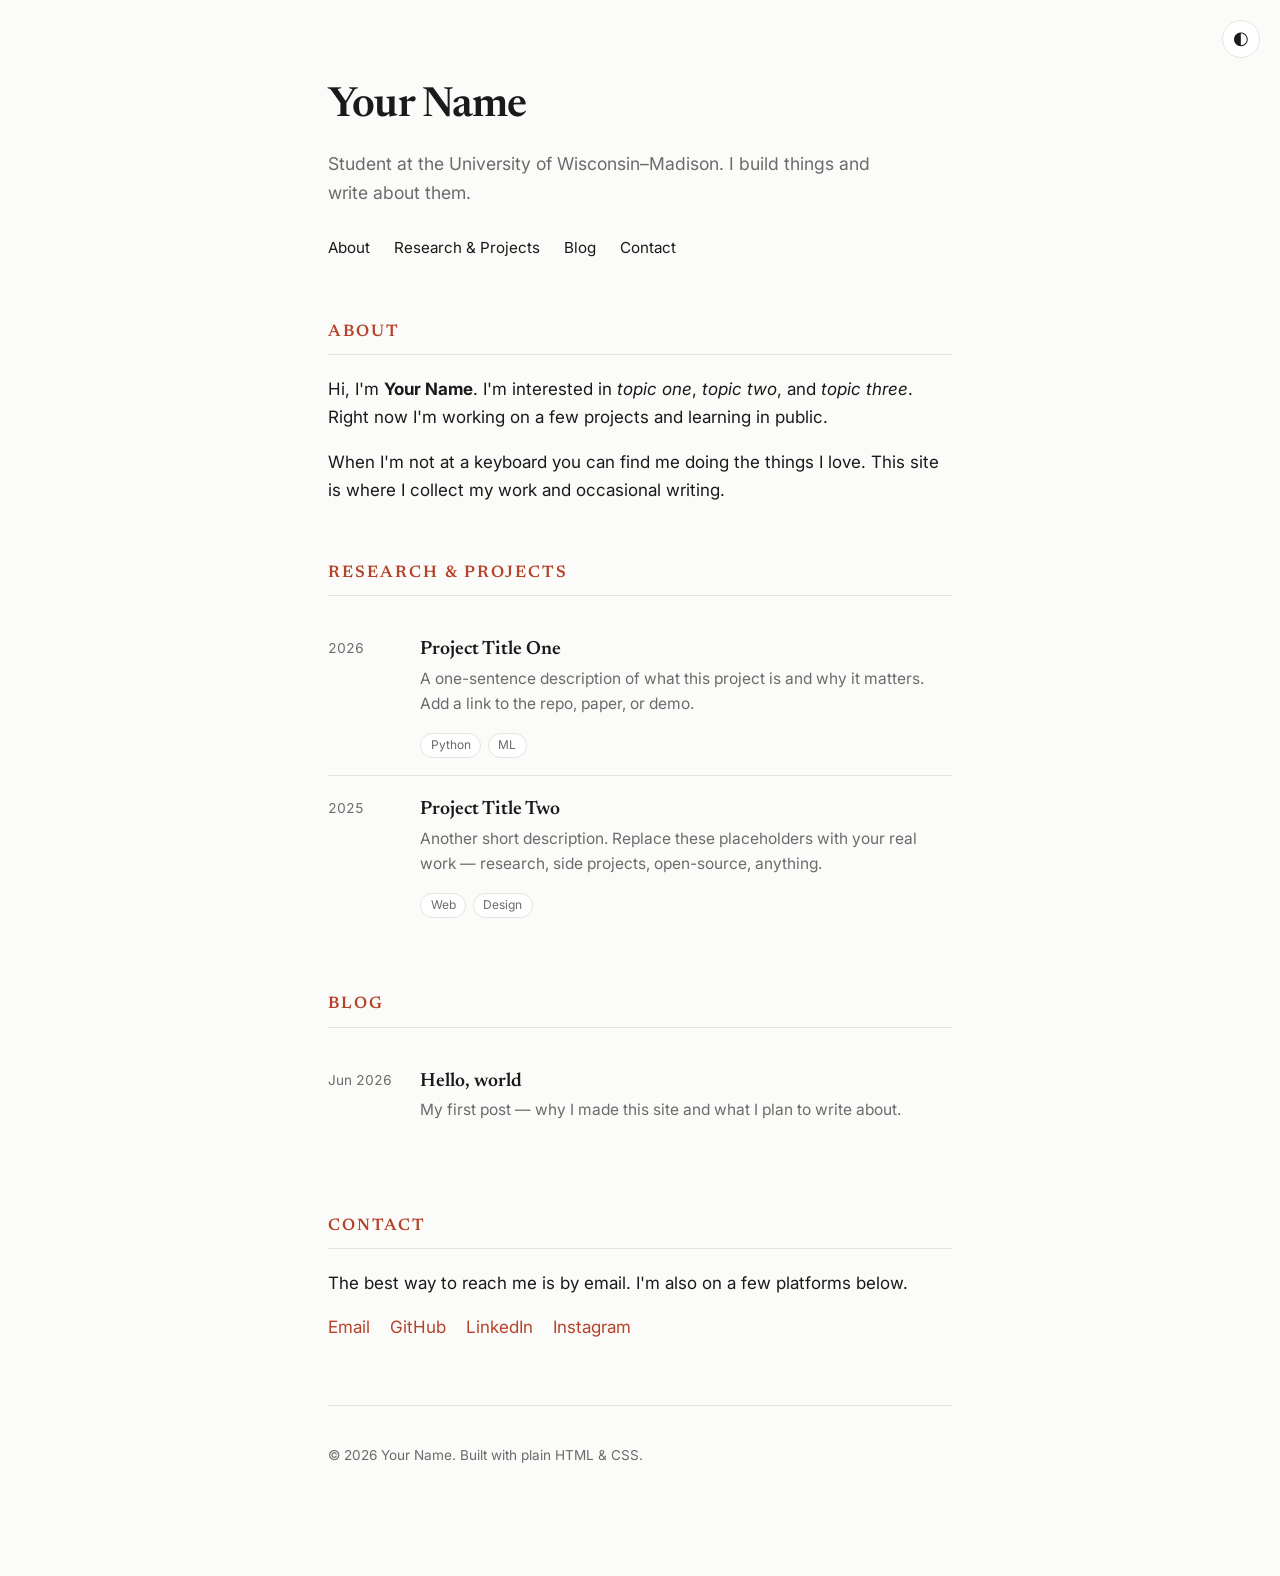
==== index.html @ 33af2ad6 "Add minimal single-page profile website Plain HTML/CSS portfolio with About, Research/Projects, Blog" ====
<!DOCTYPE html>
<html lang="en">
<head>
  <meta charset="UTF-8" />
  <meta name="viewport" content="width=device-width, initial-scale=1.0" />
  <!-- TODO: replace with your name and a short description -->
  <title>Your Name</title>
  <meta name="description" content="Personal website of Your Name." />
  <link rel="preconnect" href="https://fonts.googleapis.com" />
  <link rel="preconnect" href="https://fonts.gstatic.com" crossorigin />
  <link
    href="https://fonts.googleapis.com/css2?family=Inter:wght@400;500;600&family=Newsreader:ital,opsz@0,6..72;1,6..72&display=swap"
    rel="stylesheet"
  />
  <link rel="stylesheet" href="assets/style.css" />
</head>
<body>
  <button id="theme-toggle" class="theme-toggle" aria-label="Toggle dark mode">
    <span class="theme-toggle__icon">◐</span>
  </button>

  <main class="container">
    <!-- ============ HEADER ============ -->
    <header class="header">
      <h1 class="name">Your Name</h1>
      <p class="tagline">
        <!-- TODO: one line about who you are -->
        Student at the University of Wisconsin–Madison. I build things and write
        about them.
      </p>
      <nav class="nav">
        <a href="#about">About</a>
        <a href="#research">Research &amp; Projects</a>
        <a href="#blog">Blog</a>
        <a href="#contact">Contact</a>
      </nav>
    </header>

    <!-- ============ ABOUT ============ -->
    <section id="about" class="section">
      <h2 class="section-title">About</h2>
      <p>
        <!-- TODO: write a few sentences about yourself, your interests, and
             what you're currently working on. -->
        Hi, I'm <strong>Your Name</strong>. I'm interested in
        <em>topic one</em>, <em>topic two</em>, and <em>topic three</em>.
        Right now I'm working on a few projects and learning in public.
      </p>
      <p>
        When I'm not at a keyboard you can find me doing the things I love.
        This site is where I collect my work and occasional writing.
      </p>
    </section>

    <!-- ============ RESEARCH / PROJECTS ============ -->
    <section id="research" class="section">
      <h2 class="section-title">Research &amp; Projects</h2>
      <ul class="entry-list">
        <li class="entry">
          <div class="entry-meta">2026</div>
          <div class="entry-body">
            <a class="entry-title" href="#">Project Title One</a>
            <p class="entry-desc">
              A one-sentence description of what this project is and why it
              matters. Add a link to the repo, paper, or demo.
            </p>
            <div class="entry-tags">
              <span class="tag">Python</span>
              <span class="tag">ML</span>
            </div>
          </div>
        </li>
        <li class="entry">
          <div class="entry-meta">2025</div>
          <div class="entry-body">
            <a class="entry-title" href="#">Project Title Two</a>
            <p class="entry-desc">
              Another short description. Replace these placeholders with your
              real work — research, side projects, open-source, anything.
            </p>
            <div class="entry-tags">
              <span class="tag">Web</span>
              <span class="tag">Design</span>
            </div>
          </div>
        </li>
      </ul>
    </section>

    <!-- ============ BLOG ============ -->
    <section id="blog" class="section">
      <h2 class="section-title">Blog</h2>
      <ul class="entry-list">
        <li class="entry">
          <div class="entry-meta">Jun 2026</div>
          <div class="entry-body">
            <a class="entry-title" href="blog/hello-world.html"
              >Hello, world</a
            >
            <p class="entry-desc">
              My first post — why I made this site and what I plan to write
              about.
            </p>
          </div>
        </li>
        <!-- Add more posts here. Copy blog/hello-world.html as a template. -->
      </ul>
    </section>

    <!-- ============ CONTACT ============ -->
    <section id="contact" class="section">
      <h2 class="section-title">Contact</h2>
      <p>
        The best way to reach me is by email. I'm also on a few platforms
        below.
      </p>
      <ul class="contact-list">
        <!-- TODO: replace links and handles with your own -->
        <li><a href="mailto:mfu39@wisc.edu">Email</a></li>
        <li><a href="https://github.com/mo119m" target="_blank" rel="noopener">GitHub</a></li>
        <li><a href="#" target="_blank" rel="noopener">LinkedIn</a></li>
        <li><a href="#" target="_blank" rel="noopener">Instagram</a></li>
      </ul>
    </section>

    <!-- ============ FOOTER ============ -->
    <footer class="footer">
      <p>© <span id="year"></span> Your Name. Built with plain HTML &amp; CSS.</p>
    </footer>
  </main>

  <script src="assets/main.js"></script>
</body>
</html>
---- assets/style.css ----
/* =========================================================
   Minimal personal site — plain CSS, no build step.
   Edit the variables below to change the look quickly.
   ========================================================= */

:root {
  --bg: #fbfbf9;
  --fg: #1a1a1a;
  --muted: #6b6b6b;
  --accent: #b5432a;
  --border: #e6e4de;
  --card: #ffffff;
  --max-width: 42rem;
  --serif: "Newsreader", Georgia, "Times New Roman", serif;
  --sans: "Inter", -apple-system, BlinkMacSystemFont, "Segoe UI", sans-serif;
}

:root[data-theme="dark"] {
  --bg: #121212;
  --fg: #ececec;
  --muted: #9a9a9a;
  --accent: #e8825f;
  --border: #2a2a2a;
  --card: #1b1b1b;
}

* {
  box-sizing: border-box;
}

html {
  scroll-behavior: smooth;
}

body {
  margin: 0;
  background: var(--bg);
  color: var(--fg);
  font-family: var(--sans);
  font-size: 17px;
  line-height: 1.65;
  -webkit-font-smoothing: antialiased;
  transition: background 0.25s ease, color 0.25s ease;
}

.container {
  max-width: var(--max-width);
  margin: 0 auto;
  padding: 4.5rem 1.5rem 6rem;
}

/* ---------- Header ---------- */
.header {
  margin-bottom: 3.5rem;
}

.name {
  font-family: var(--serif);
  font-size: 2.6rem;
  font-weight: 600;
  letter-spacing: -0.02em;
  margin: 0 0 0.5rem;
}

.tagline {
  color: var(--muted);
  font-size: 1.1rem;
  margin: 0 0 1.75rem;
  max-width: 34rem;
}

.nav {
  display: flex;
  flex-wrap: wrap;
  gap: 1.5rem;
  font-size: 0.95rem;
}

.nav a {
  color: var(--fg);
  text-decoration: none;
  border-bottom: 1px solid transparent;
  padding-bottom: 2px;
  transition: border-color 0.15s ease, color 0.15s ease;
}

.nav a:hover {
  color: var(--accent);
  border-color: var(--accent);
}

/* ---------- Sections ---------- */
.section {
  margin-bottom: 3.5rem;
  scroll-margin-top: 2rem;
}

.section-title {
  font-family: var(--serif);
  font-size: 1.05rem;
  font-weight: 600;
  text-transform: uppercase;
  letter-spacing: 0.12em;
  color: var(--accent);
  margin: 0 0 1.25rem;
  padding-bottom: 0.5rem;
  border-bottom: 1px solid var(--border);
}

.section p {
  margin: 0 0 1rem;
}

a {
  color: var(--accent);
}

/* ---------- Entry list (projects / blog) ---------- */
.entry-list {
  list-style: none;
  margin: 0;
  padding: 0;
}

.entry {
  display: flex;
  gap: 1.25rem;
  padding: 1.1rem 0;
  border-bottom: 1px solid var(--border);
}

.entry:last-child {
  border-bottom: none;
}

.entry-meta {
  flex: 0 0 4.5rem;
  color: var(--muted);
  font-size: 0.85rem;
  padding-top: 0.2rem;
  font-variant-numeric: tabular-nums;
}

.entry-body {
  flex: 1;
}

.entry-title {
  font-family: var(--serif);
  font-size: 1.2rem;
  font-weight: 600;
  text-decoration: none;
  color: var(--fg);
}

.entry-title:hover {
  color: var(--accent);
}

.entry-desc {
  margin: 0.3rem 0 0.5rem;
  color: var(--muted);
  font-size: 0.97rem;
}

.entry-tags {
  display: flex;
  gap: 0.4rem;
}

.tag {
  font-size: 0.75rem;
  color: var(--muted);
  background: var(--card);
  border: 1px solid var(--border);
  border-radius: 999px;
  padding: 0.1rem 0.6rem;
}

/* ---------- Contact ---------- */
.contact-list {
  list-style: none;
  display: flex;
  flex-wrap: wrap;
  gap: 1.25rem;
  margin: 0.5rem 0 0;
  padding: 0;
}

.contact-list a {
  text-decoration: none;
  border-bottom: 1px solid transparent;
  transition: border-color 0.15s ease;
}

.contact-list a:hover {
  border-color: var(--accent);
}

/* ---------- Footer ---------- */
.footer {
  margin-top: 4rem;
  padding-top: 1.5rem;
  border-top: 1px solid var(--border);
  color: var(--muted);
  font-size: 0.85rem;
}

/* ---------- Theme toggle ---------- */
.theme-toggle {
  position: fixed;
  top: 1.25rem;
  right: 1.25rem;
  width: 2.4rem;
  height: 2.4rem;
  border-radius: 50%;
  border: 1px solid var(--border);
  background: var(--card);
  color: var(--fg);
  cursor: pointer;
  font-size: 1.1rem;
  line-height: 1;
  display: flex;
  align-items: center;
  justify-content: center;
  transition: background 0.2s ease, transform 0.15s ease;
}

.theme-toggle:hover {
  transform: scale(1.08);
}

/* ---------- Article (blog post) ---------- */
.article {
  font-family: var(--serif);
  font-size: 1.15rem;
  line-height: 1.75;
}

.article h1 {
  font-size: 2rem;
  letter-spacing: -0.02em;
  margin-bottom: 0.25rem;
}

.article .post-date {
  font-family: var(--sans);
  color: var(--muted);
  font-size: 0.9rem;
  margin-bottom: 2rem;
}

.back-link {
  font-family: var(--sans);
  font-size: 0.9rem;
  text-decoration: none;
  display: inline-block;
  margin-bottom: 2.5rem;
}

/* ---------- Responsive ---------- */
@media (max-width: 540px) {
  .container {
    padding: 3rem 1.25rem 4rem;
  }
  .name {
    font-size: 2.1rem;
  }
  .entry {
    flex-direction: column;
    gap: 0.35rem;
  }
  .entry-meta {
    flex-basis: auto;
    padding-top: 0;
  }
}
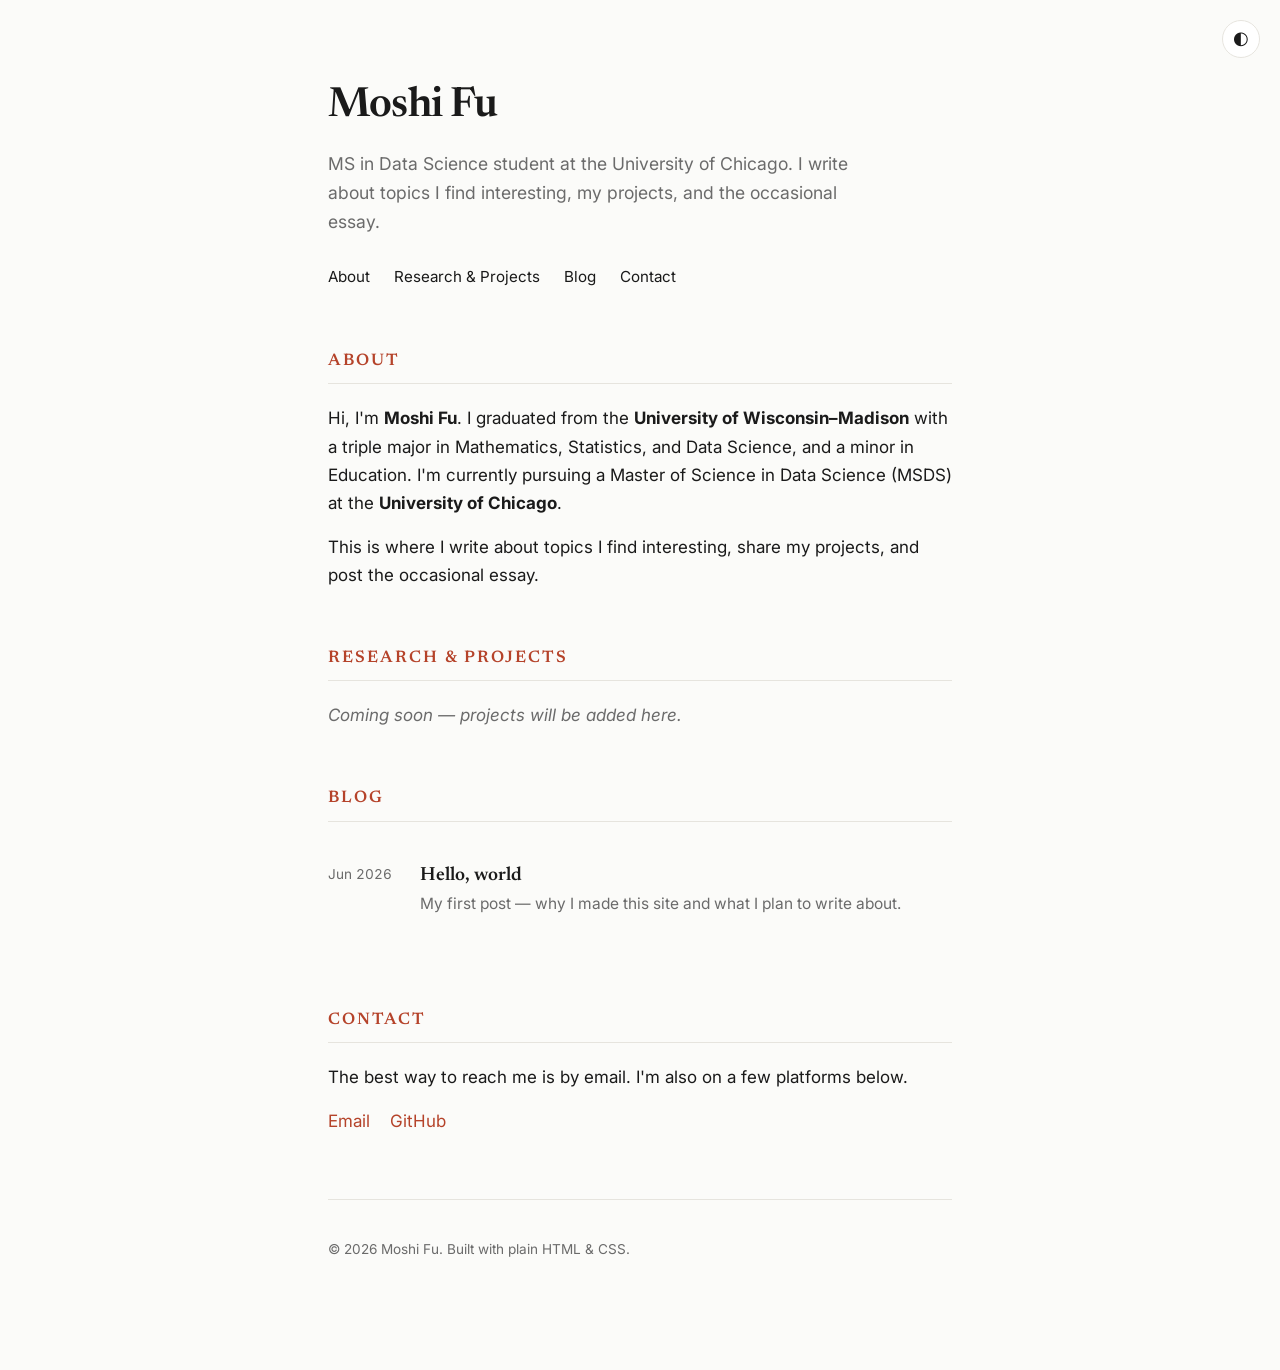
==== commit a829dabf: "Fill in Moshi Fu's profile content Add real bio (UW-Madison triple major, UChicago MSDS), set Contac" ====
--- a/index.html
+++ b/index.html
@@ -3,9 +3,8 @@
 <head>
   <meta charset="UTF-8" />
   <meta name="viewport" content="width=device-width, initial-scale=1.0" />
-  <!-- TODO: replace with your name and a short description -->
-  <title>Your Name</title>
-  <meta name="description" content="Personal website of Your Name." />
+  <title>Moshi Fu</title>
+  <meta name="description" content="Personal website of Moshi Fu." />
   <link rel="preconnect" href="https://fonts.googleapis.com" />
   <link rel="preconnect" href="https://fonts.gstatic.com" crossorigin />
   <link
@@ -22,11 +21,10 @@
   <main class="container">
     <!-- ============ HEADER ============ -->
     <header class="header">
-      <h1 class="name">Your Name</h1>
+      <h1 class="name">Moshi Fu</h1>
       <p class="tagline">
-        <!-- TODO: one line about who you are -->
-        Student at the University of Wisconsin–Madison. I build things and write
-        about them.
+        MS in Data Science student at the University of Chicago. I write about
+        topics I find interesting, my projects, and the occasional essay.
       </p>
       <nav class="nav">
         <a href="#about">About</a>
@@ -40,51 +38,35 @@
     <section id="about" class="section">
       <h2 class="section-title">About</h2>
       <p>
-        <!-- TODO: write a few sentences about yourself, your interests, and
-             what you're currently working on. -->
-        Hi, I'm <strong>Your Name</strong>. I'm interested in
-        <em>topic one</em>, <em>topic two</em>, and <em>topic three</em>.
-        Right now I'm working on a few projects and learning in public.
+        Hi, I'm <strong>Moshi Fu</strong>. I graduated from the
+        <strong>University of Wisconsin–Madison</strong> with a triple major in
+        Mathematics, Statistics, and Data Science, and a minor in Education.
+        I'm currently pursuing a Master of Science in Data Science (MSDS) at the
+        <strong>University of Chicago</strong>.
       </p>
       <p>
-        When I'm not at a keyboard you can find me doing the things I love.
-        This site is where I collect my work and occasional writing.
+        This is where I write about topics I find interesting, share my
+        projects, and post the occasional essay.
       </p>
     </section>
 
     <!-- ============ RESEARCH / PROJECTS ============ -->
     <section id="research" class="section">
       <h2 class="section-title">Research &amp; Projects</h2>
-      <ul class="entry-list">
-        <li class="entry">
-          <div class="entry-meta">2026</div>
-          <div class="entry-body">
-            <a class="entry-title" href="#">Project Title One</a>
-            <p class="entry-desc">
-              A one-sentence description of what this project is and why it
-              matters. Add a link to the repo, paper, or demo.
-            </p>
-            <div class="entry-tags">
-              <span class="tag">Python</span>
-              <span class="tag">ML</span>
+      <p class="empty-note">Coming soon — projects will be added here.</p>
+      <!--
+        To add a project, use this template:
+        <ul class="entry-list">
+          <li class="entry">
+            <div class="entry-meta">2026</div>
+            <div class="entry-body">
+              <a class="entry-title" href="LINK">Project name</a>
+              <p class="entry-desc">One-sentence description.</p>
+              <div class="entry-tags"><span class="tag">Python</span></div>
             </div>
-          </div>
-        </li>
-        <li class="entry">
-          <div class="entry-meta">2025</div>
-          <div class="entry-body">
-            <a class="entry-title" href="#">Project Title Two</a>
-            <p class="entry-desc">
-              Another short description. Replace these placeholders with your
-              real work — research, side projects, open-source, anything.
-            </p>
-            <div class="entry-tags">
-              <span class="tag">Web</span>
-              <span class="tag">Design</span>
-            </div>
-          </div>
-        </li>
-      </ul>
+          </li>
+        </ul>
+      -->
     </section>
 
     <!-- ============ BLOG ============ -->
@@ -115,17 +97,14 @@
         below.
       </p>
       <ul class="contact-list">
-        <!-- TODO: replace links and handles with your own -->
-        <li><a href="mailto:mfu39@wisc.edu">Email</a></li>
+        <li><a href="mailto:Fudapi@outlook.com">Email</a></li>
         <li><a href="https://github.com/mo119m" target="_blank" rel="noopener">GitHub</a></li>
-        <li><a href="#" target="_blank" rel="noopener">LinkedIn</a></li>
-        <li><a href="#" target="_blank" rel="noopener">Instagram</a></li>
       </ul>
     </section>
 
     <!-- ============ FOOTER ============ -->
     <footer class="footer">
-      <p>© <span id="year"></span> Your Name. Built with plain HTML &amp; CSS.</p>
+      <p>© <span id="year"></span> Moshi Fu. Built with plain HTML &amp; CSS.</p>
     </footer>
   </main>
 
--- a/assets/style.css
+++ b/assets/style.css
@@ -177,6 +177,11 @@
   padding: 0.1rem 0.6rem;
 }
 
+.empty-note {
+  color: var(--muted);
+  font-style: italic;
+}
+
 /* ---------- Contact ---------- */
 .contact-list {
   list-style: none;
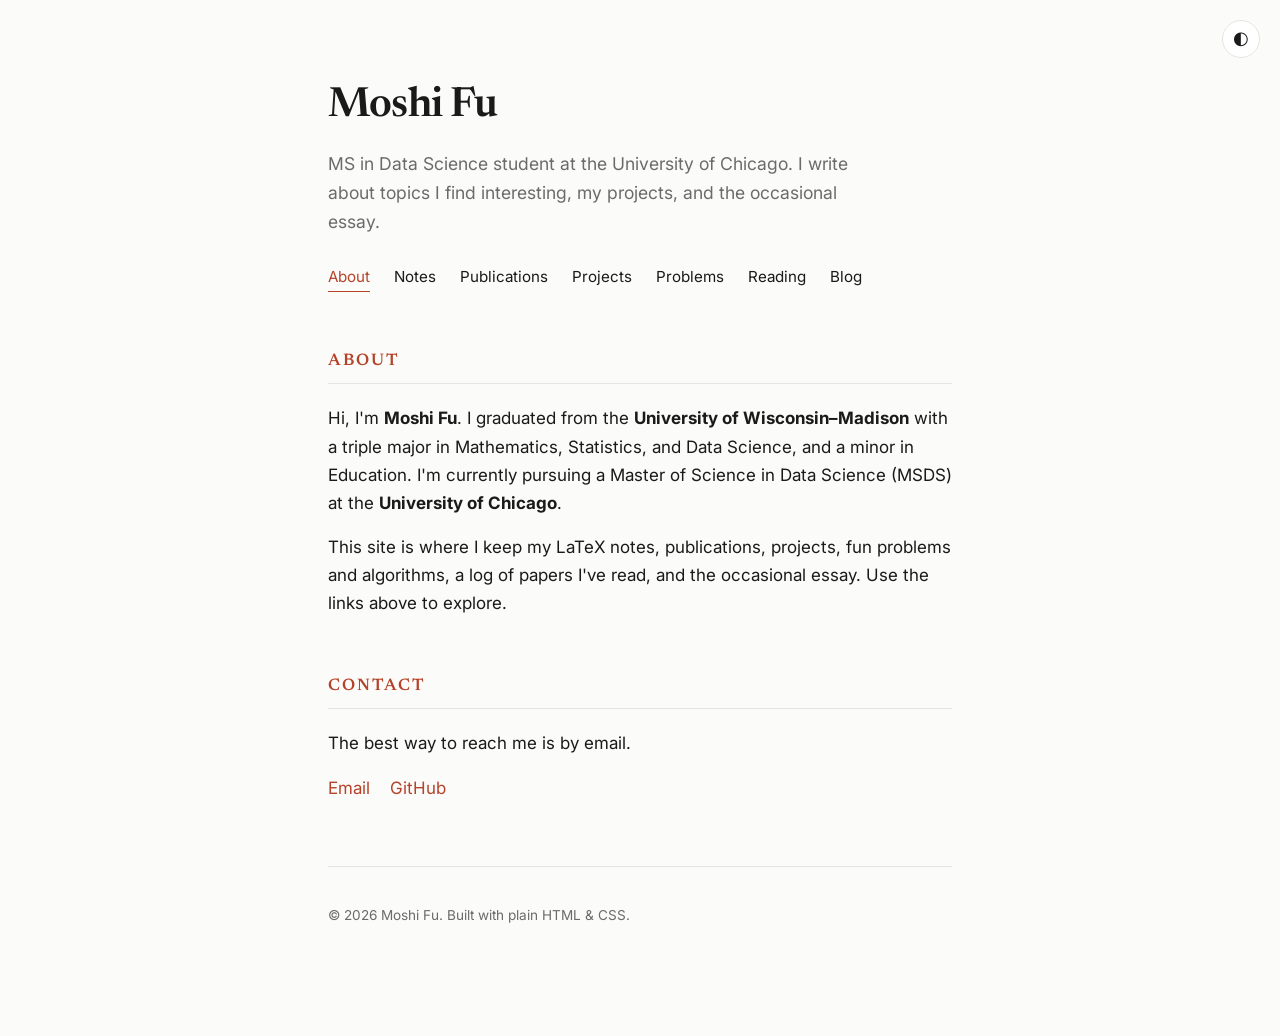
==== commit 04bdcfa9: "Expand site into multi-page academic profile Add dedicated pages for Notes (LaTeX/MathJax), Publicat" ====
--- a/index.html
+++ b/index.html
@@ -19,7 +19,6 @@
   </button>
 
   <main class="container">
-    <!-- ============ HEADER ============ -->
     <header class="header">
       <h1 class="name">Moshi Fu</h1>
       <p class="tagline">
@@ -27,14 +26,16 @@
         topics I find interesting, my projects, and the occasional essay.
       </p>
       <nav class="nav">
-        <a href="#about">About</a>
-        <a href="#research">Research &amp; Projects</a>
-        <a href="#blog">Blog</a>
-        <a href="#contact">Contact</a>
+        <a href="index.html" class="is-active">About</a>
+        <a href="notes.html">Notes</a>
+        <a href="publications.html">Publications</a>
+        <a href="projects.html">Projects</a>
+        <a href="problems.html">Problems</a>
+        <a href="reading.html">Reading</a>
+        <a href="blog.html">Blog</a>
       </nav>
     </header>
 
-    <!-- ============ ABOUT ============ -->
     <section id="about" class="section">
       <h2 class="section-title">About</h2>
       <p>
@@ -45,64 +46,21 @@
         <strong>University of Chicago</strong>.
       </p>
       <p>
-        This is where I write about topics I find interesting, share my
-        projects, and post the occasional essay.
+        This site is where I keep my LaTeX notes, publications, projects, fun
+        problems and algorithms, a log of papers I've read, and the occasional
+        essay. Use the links above to explore.
       </p>
     </section>
 
-    <!-- ============ RESEARCH / PROJECTS ============ -->
-    <section id="research" class="section">
-      <h2 class="section-title">Research &amp; Projects</h2>
-      <p class="empty-note">Coming soon — projects will be added here.</p>
-      <!--
-        To add a project, use this template:
-        <ul class="entry-list">
-          <li class="entry">
-            <div class="entry-meta">2026</div>
-            <div class="entry-body">
-              <a class="entry-title" href="LINK">Project name</a>
-              <p class="entry-desc">One-sentence description.</p>
-              <div class="entry-tags"><span class="tag">Python</span></div>
-            </div>
-          </li>
-        </ul>
-      -->
-    </section>
-
-    <!-- ============ BLOG ============ -->
-    <section id="blog" class="section">
-      <h2 class="section-title">Blog</h2>
-      <ul class="entry-list">
-        <li class="entry">
-          <div class="entry-meta">Jun 2026</div>
-          <div class="entry-body">
-            <a class="entry-title" href="blog/hello-world.html"
-              >Hello, world</a
-            >
-            <p class="entry-desc">
-              My first post — why I made this site and what I plan to write
-              about.
-            </p>
-          </div>
-        </li>
-        <!-- Add more posts here. Copy blog/hello-world.html as a template. -->
-      </ul>
-    </section>
-
-    <!-- ============ CONTACT ============ -->
     <section id="contact" class="section">
       <h2 class="section-title">Contact</h2>
-      <p>
-        The best way to reach me is by email. I'm also on a few platforms
-        below.
-      </p>
+      <p>The best way to reach me is by email.</p>
       <ul class="contact-list">
         <li><a href="mailto:Fudapi@outlook.com">Email</a></li>
         <li><a href="https://github.com/mo119m" target="_blank" rel="noopener">GitHub</a></li>
       </ul>
     </section>
 
-    <!-- ============ FOOTER ============ -->
     <footer class="footer">
       <p>© <span id="year"></span> Moshi Fu. Built with plain HTML &amp; CSS.</p>
     </footer>
--- a/assets/style.css
+++ b/assets/style.css
@@ -87,6 +87,31 @@
 .nav a:hover {
   color: var(--accent);
   border-color: var(--accent);
+}
+
+.nav a.is-active {
+  color: var(--accent);
+  border-color: var(--accent);
+}
+
+/* Sub-page header: name links back home, sits above the nav */
+.header--sub {
+  margin-bottom: 2.5rem;
+}
+
+.home-link {
+  font-family: var(--serif);
+  font-size: 1.5rem;
+  font-weight: 600;
+  letter-spacing: -0.02em;
+  color: var(--fg);
+  text-decoration: none;
+  display: inline-block;
+  margin-bottom: 1rem;
+}
+
+.home-link:hover {
+  color: var(--accent);
 }
 
 /* ---------- Sections ---------- */
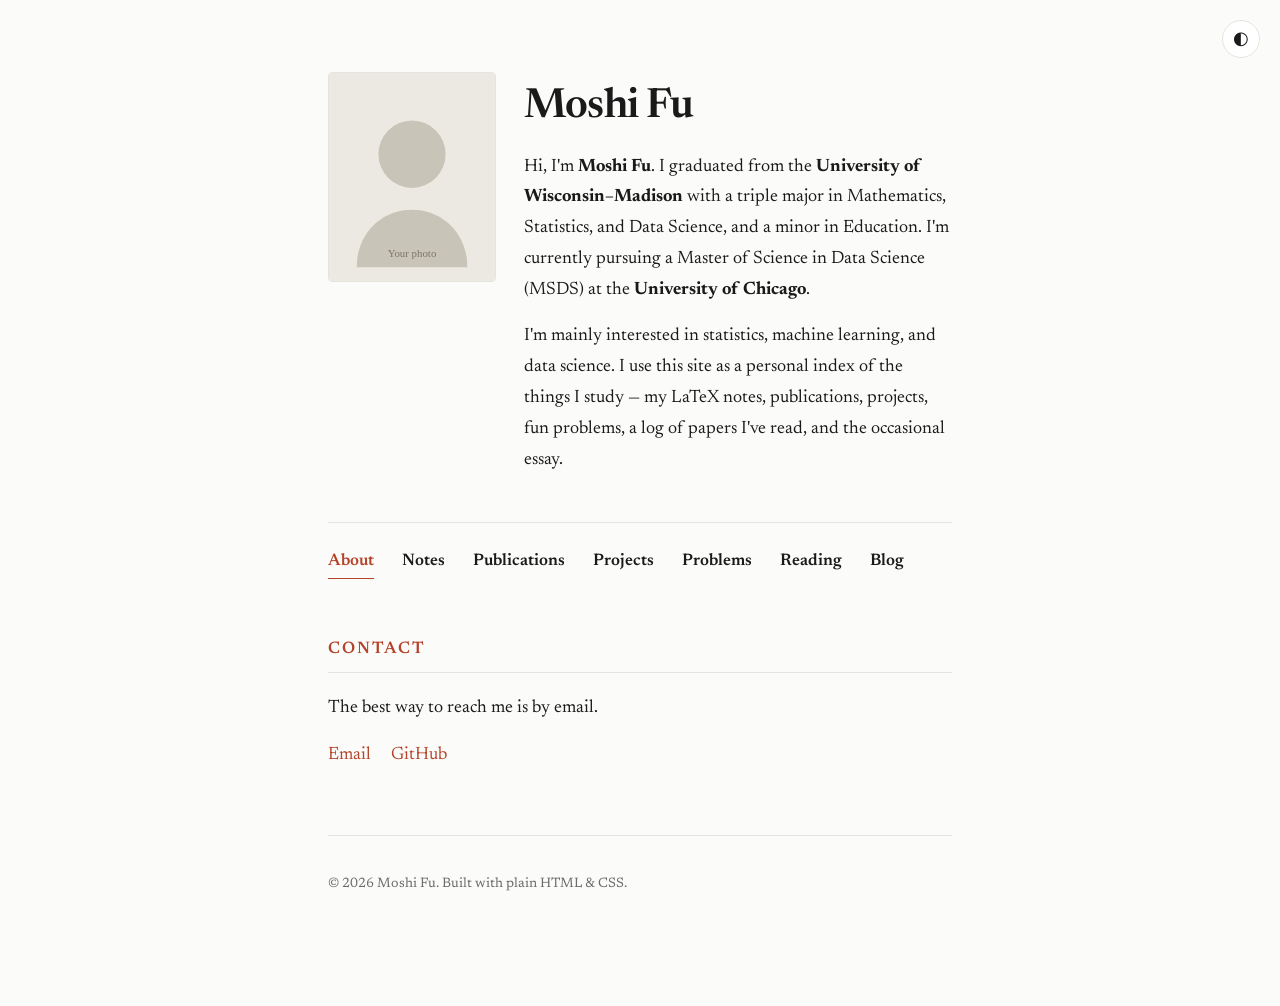
==== commit c80d24a9: "Refresh design: serif type, photo header, notes by subject, papers table - Switch body text to an ac" ====
--- a/index.html
+++ b/index.html
@@ -20,11 +20,27 @@
 
   <main class="container">
     <header class="header">
-      <h1 class="name">Moshi Fu</h1>
-      <p class="tagline">
-        MS in Data Science student at the University of Chicago. I write about
-        topics I find interesting, my projects, and the occasional essay.
-      </p>
+      <div class="intro">
+        <!-- Replace assets/profile.svg with your own photo (e.g. upload
+             assets/profile.jpg and change the src below to assets/profile.jpg) -->
+        <img class="avatar" src="assets/profile.svg" alt="Moshi Fu" />
+        <div class="intro-text">
+          <h1 class="name">Moshi Fu</h1>
+          <p>
+            Hi, I'm <strong>Moshi Fu</strong>. I graduated from the
+            <strong>University of Wisconsin–Madison</strong> with a triple major
+            in Mathematics, Statistics, and Data Science, and a minor in
+            Education. I'm currently pursuing a Master of Science in Data Science
+            (MSDS) at the <strong>University of Chicago</strong>.
+          </p>
+          <p>
+            I'm mainly interested in statistics, machine learning, and data
+            science. I use this site as a personal index of the things I study —
+            my LaTeX notes, publications, projects, fun problems, a log of
+            papers I've read, and the occasional essay.
+          </p>
+        </div>
+      </div>
       <nav class="nav">
         <a href="index.html" class="is-active">About</a>
         <a href="notes.html">Notes</a>
@@ -35,22 +51,6 @@
         <a href="blog.html">Blog</a>
       </nav>
     </header>
-
-    <section id="about" class="section">
-      <h2 class="section-title">About</h2>
-      <p>
-        Hi, I'm <strong>Moshi Fu</strong>. I graduated from the
-        <strong>University of Wisconsin–Madison</strong> with a triple major in
-        Mathematics, Statistics, and Data Science, and a minor in Education.
-        I'm currently pursuing a Master of Science in Data Science (MSDS) at the
-        <strong>University of Chicago</strong>.
-      </p>
-      <p>
-        This site is where I keep my LaTeX notes, publications, projects, fun
-        problems and algorithms, a log of papers I've read, and the occasional
-        essay. Use the links above to explore.
-      </p>
-    </section>
 
     <section id="contact" class="section">
       <h2 class="section-title">Contact</h2>
--- a/assets/style.css
+++ b/assets/style.css
@@ -36,10 +36,11 @@
   margin: 0;
   background: var(--bg);
   color: var(--fg);
-  font-family: var(--sans);
-  font-size: 17px;
-  line-height: 1.65;
+  font-family: var(--serif);
+  font-size: 18px;
+  line-height: 1.72;
   -webkit-font-smoothing: antialiased;
+  text-rendering: optimizeLegibility;
   transition: background 0.25s ease, color 0.25s ease;
 }
 
@@ -69,11 +70,45 @@
   max-width: 34rem;
 }
 
+/* Two-column intro: photo on the left, bio on the right */
+.intro {
+  display: flex;
+  gap: 1.75rem;
+  align-items: flex-start;
+  margin-bottom: 2rem;
+}
+
+.avatar {
+  flex: 0 0 168px;
+  width: 168px;
+  height: 210px;
+  object-fit: cover;
+  border-radius: 4px;
+  border: 1px solid var(--border);
+}
+
+.intro-text {
+  flex: 1;
+  min-width: 0;
+}
+
+.intro-text .name {
+  margin-top: 0;
+}
+
+.intro-text p {
+  margin: 0 0 0.9rem;
+}
+
 .nav {
   display: flex;
   flex-wrap: wrap;
-  gap: 1.5rem;
-  font-size: 0.95rem;
+  gap: 1.75rem;
+  font-family: var(--serif);
+  font-size: 1.05rem;
+  font-weight: 600;
+  padding-top: 1.5rem;
+  border-top: 1px solid var(--border);
 }
 
 .nav a {
@@ -288,7 +323,145 @@
   margin-bottom: 2.5rem;
 }
 
+/* ---------- Notes: categorized index with page counts ---------- */
+.note-category {
+  font-family: var(--serif);
+  font-size: 1.5rem;
+  font-weight: 600;
+  letter-spacing: -0.01em;
+  margin: 2rem 0 0.75rem;
+}
+
+.note-list {
+  list-style: disc;
+  margin: 0 0 1.5rem;
+  padding-left: 1.4rem;
+}
+
+.note-list li {
+  margin: 0.3rem 0;
+}
+
+.note-list a {
+  text-decoration: none;
+  border-bottom: 1px solid transparent;
+}
+
+.note-list a:hover {
+  border-color: var(--accent);
+}
+
+.note-pages {
+  color: var(--muted);
+  font-size: 0.85rem;
+  font-family: var(--sans);
+}
+
+/* ---------- Reading: searchable / sortable table ---------- */
+.container--wide {
+  max-width: 56rem;
+}
+
+.search-box {
+  width: 100%;
+  font-family: var(--serif);
+  font-size: 1rem;
+  padding: 0.6rem 0.9rem;
+  margin: 0.5rem 0 1.75rem;
+  background: var(--card);
+  color: var(--fg);
+  border: 1px solid var(--border);
+  border-radius: 6px;
+}
+
+.search-box:focus {
+  outline: none;
+  border-color: var(--accent);
+}
+
+.papers {
+  width: 100%;
+  border-collapse: collapse;
+  font-size: 0.97rem;
+}
+
+.papers th,
+.papers td {
+  text-align: left;
+  padding: 0.6rem 0.75rem;
+  border-bottom: 1px solid var(--border);
+  vertical-align: top;
+}
+
+.papers th {
+  font-family: var(--sans);
+  font-size: 0.78rem;
+  text-transform: uppercase;
+  letter-spacing: 0.08em;
+  color: var(--muted);
+  cursor: pointer;
+  user-select: none;
+  white-space: nowrap;
+}
+
+.papers th[aria-sort] .arrow::after {
+  content: " ↕";
+  opacity: 0.4;
+}
+
+.papers th[aria-sort="ascending"] .arrow::after {
+  content: " ↑";
+  opacity: 1;
+}
+
+.papers th[aria-sort="descending"] .arrow::after {
+  content: " ↓";
+  opacity: 1;
+}
+
+.papers tr.date-row td {
+  font-family: var(--serif);
+  font-weight: 600;
+  background: transparent;
+  padding-top: 1.4rem;
+  border-bottom: 1px solid var(--border);
+}
+
+.papers .paper-title {
+  text-decoration: none;
+  border-bottom: 1px solid transparent;
+}
+
+.papers .paper-title:hover {
+  border-color: var(--accent);
+}
+
+.papers td .tag {
+  display: inline-block;
+  margin: 0 0.25rem 0.25rem 0;
+}
+
+.papers .col-source,
+.papers .col-pub {
+  color: var(--muted);
+  font-family: var(--sans);
+  font-size: 0.85rem;
+  white-space: nowrap;
+}
+
 /* ---------- Responsive ---------- */
+@media (max-width: 600px) {
+  .intro {
+    flex-direction: column;
+    gap: 1.25rem;
+  }
+  .avatar {
+    width: 140px;
+    height: 175px;
+    flex-basis: 140px;
+  }
+}
+
 @media (max-width: 540px) {
   .container {
     padding: 3rem 1.25rem 4rem;
@@ -304,4 +477,8 @@
     flex-basis: auto;
     padding-top: 0;
   }
-}
+  .papers .col-source,
+  .papers .col-pub {
+    display: none;
+  }
+}
